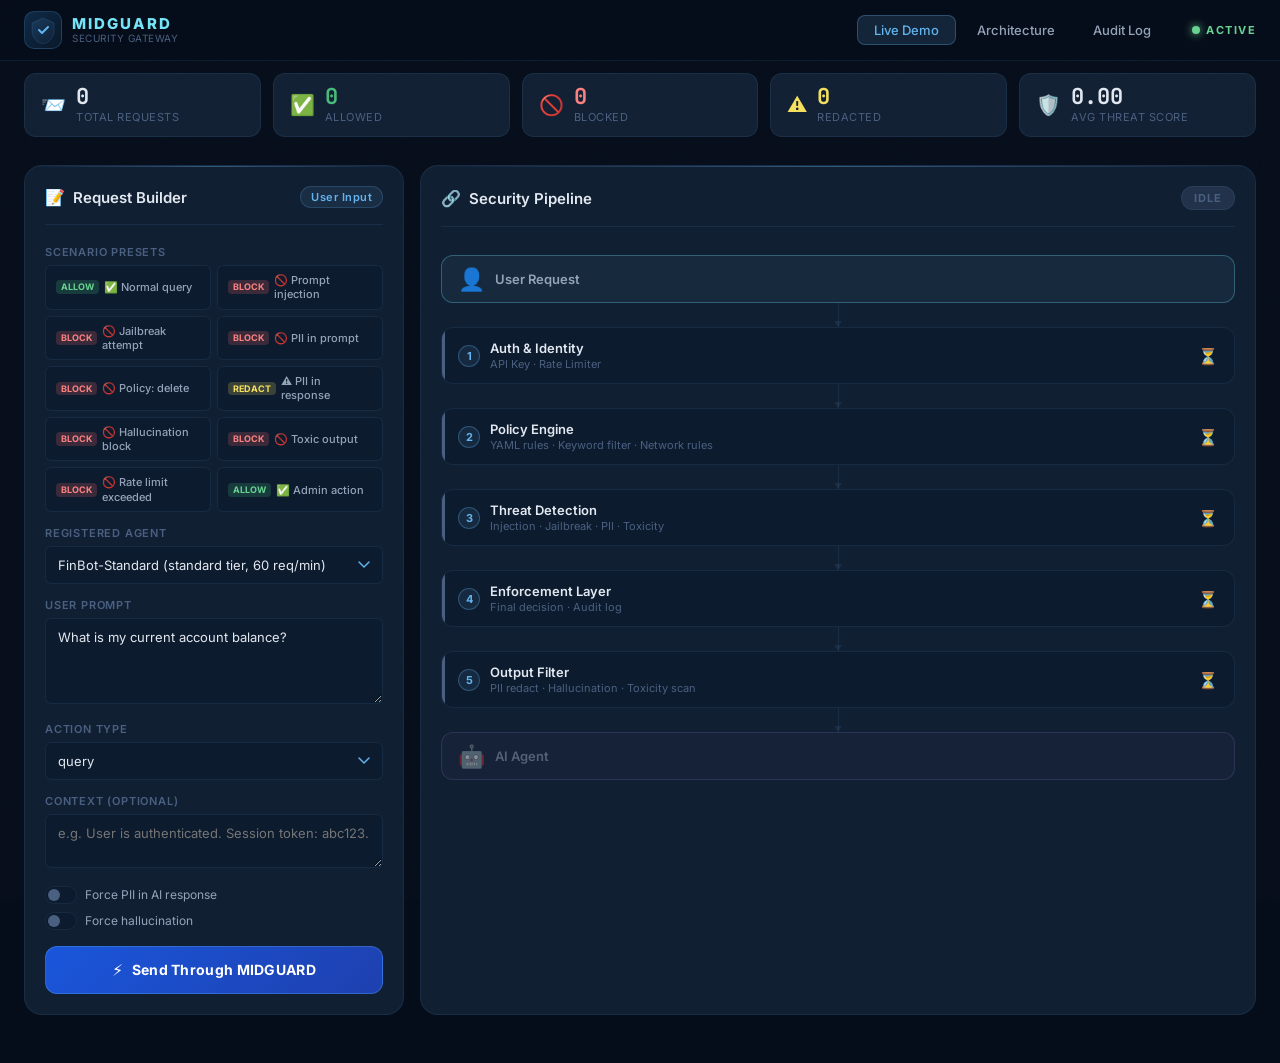
==== frontend/index.html @ b85ae8aa "Initial commit - MIDGUARD AI Security Gateway" ====
<!DOCTYPE html>
<html lang="en">
<head>
  <meta charset="UTF-8" />
  <meta name="viewport" content="width=device-width, initial-scale=1.0" />
  <title>MIDGUARD — Security Gateway Dashboard</title>
  <meta name="description" content="MIDGUARD: Middleware Intelligent Defense Gateway for User-Agent Request Defense. A 5-phase AI security pipeline visualizer." />
  <link rel="preconnect" href="https://fonts.googleapis.com" />
  <link rel="preconnect" href="https://fonts.gstatic.com" crossorigin />
  <link href="https://fonts.googleapis.com/css2?family=Inter:wght@300;400;500;600;700;800&family=JetBrains+Mono:wght@400;500;600&display=swap" rel="stylesheet" />
  <link rel="stylesheet" href="style.css" />
</head>
<body>

<!-- ═══════════════════════════════════════════════════════════════
     HEADER / NAVBAR
═══════════════════════════════════════════════════════════════ -->
<header class="header">
  <div class="header-inner">
    <div class="brand">
      <div class="brand-icon">
        <svg width="28" height="28" viewBox="0 0 28 28" fill="none">
          <path d="M14 2L3 7v8c0 6.075 4.75 11.75 11 13 6.25-1.25 11-6.925 11-13V7L14 2z" fill="url(#shieldGrad)" stroke="rgba(99,179,237,0.3)" stroke-width="0.5"/>
          <path d="M10 14l3 3 6-6" stroke="#63b3ed" stroke-width="2" stroke-linecap="round" stroke-linejoin="round"/>
          <defs>
            <linearGradient id="shieldGrad" x1="3" y1="2" x2="25" y2="28" gradientUnits="userSpaceOnUse">
              <stop offset="0%" stop-color="#1a3a5c"/>
              <stop offset="100%" stop-color="#0f1f35"/>
            </linearGradient>
          </defs>
        </svg>
      </div>
      <div class="brand-text">
        <span class="brand-name">MIDGUARD</span>
        <span class="brand-sub">Security Gateway</span>
      </div>
    </div>
    <nav class="nav-pills">
      <button class="nav-pill active" onclick="showView('demo')">Live Demo</button>
      <button class="nav-pill" onclick="showView('architecture')">Architecture</button>
      <button class="nav-pill" onclick="showView('audit')">Audit Log</button>
    </nav>
    <div class="header-status">
      <span class="status-dot"></span>
      <span class="status-label">ACTIVE</span>
    </div>
  </div>
</header>

<!-- ═══════════════════════════════════════════════════════════════
     STATS BAR
═══════════════════════════════════════════════════════════════ -->
<div class="stats-bar" id="statsBar">
  <div class="stat-card">
    <span class="stat-icon">📨</span>
    <div class="stat-info">
      <span class="stat-value" id="statTotal">0</span>
      <span class="stat-label">Total Requests</span>
    </div>
  </div>
  <div class="stat-card">
    <span class="stat-icon" style="color:#48bb78">✅</span>
    <div class="stat-info">
      <span class="stat-value" id="statAllow" style="color:#48bb78">0</span>
      <span class="stat-label">Allowed</span>
    </div>
  </div>
  <div class="stat-card">
    <span class="stat-icon" style="color:#fc8181">🚫</span>
    <div class="stat-info">
      <span class="stat-value" id="statBlock" style="color:#fc8181">0</span>
      <span class="stat-label">Blocked</span>
    </div>
  </div>
  <div class="stat-card">
    <span class="stat-icon" style="color:#f6e05e">⚠️</span>
    <div class="stat-info">
      <span class="stat-value" id="statRedact" style="color:#f6e05e">0</span>
      <span class="stat-label">Redacted</span>
    </div>
  </div>
  <div class="stat-card">
    <span class="stat-icon" style="color:#76e4f7">🛡️</span>
    <div class="stat-info">
      <span class="stat-value" id="statThreat">0.00</span>
      <span class="stat-label">Avg Threat Score</span>
    </div>
  </div>
</div>

<!-- ═══════════════════════════════════════════════════════════════
     VIEW: DEMO
═══════════════════════════════════════════════════════════════ -->
<main class="view active" id="viewDemo">
  <div class="demo-layout">

    <!-- LEFT: Request Builder -->
    <section class="panel request-panel">
      <div class="panel-header">
        <h2 class="panel-title">
          <span class="panel-icon">📝</span>
          Request Builder
        </h2>
        <span class="panel-badge">User Input</span>
      </div>

      <div class="form-group">
        <label class="form-label">Scenario Presets</label>
        <div class="preset-grid" id="presetGrid"></div>
      </div>

      <div class="form-group">
        <label class="form-label" for="agentSelect">Registered Agent</label>
        <select class="form-select" id="agentSelect">
          <option value="standard">FinBot-Standard (standard tier, 60 req/min)</option>
          <option value="elevated">InsureBot-Pro (elevated tier, 120 req/min)</option>
          <option value="admin">AdminAgent (admin tier, 200 req/min)</option>
          <option value="restricted">BasicAssist (restricted tier, 20 req/min)</option>
        </select>
      </div>

      <div class="form-group">
        <label class="form-label" for="promptInput">User Prompt</label>
        <textarea class="form-textarea" id="promptInput" rows="4" placeholder="Type your prompt here…">What is my current account balance?</textarea>
      </div>

      <div class="form-group">
        <label class="form-label" for="actionInput">Action Type</label>
        <select class="form-select" id="actionInput">
          <option value="query">query</option>
          <option value="read">read</option>
          <option value="write">write</option>
          <option value="execute">execute</option>
          <option value="transfer">transfer</option>
          <option value="delete">delete</option>
          <option value="send_email">send_email</option>
          <option value="access_admin">access_admin</option>
        </select>
      </div>

      <div class="form-group">
        <label class="form-label" for="contextInput">Context (optional)</label>
        <textarea class="form-textarea" id="contextInput" rows="2" placeholder="e.g. User is authenticated. Session token: abc123."></textarea>
      </div>

      <div class="form-row">
        <label class="toggle-label">
          <input type="checkbox" id="injectPii" class="toggle-input">
          <span class="toggle-switch"></span>
          <span>Force PII in AI response</span>
        </label>
        <label class="toggle-label">
          <input type="checkbox" id="injectHalluc" class="toggle-input">
          <span class="toggle-switch"></span>
          <span>Force hallucination</span>
        </label>
      </div>

      <button class="submit-btn" id="submitBtn" onclick="runPipeline()">
        <span class="submit-btn-icon">⚡</span>
        Send Through MIDGUARD
      </button>
    </section>

    <!-- RIGHT: Pipeline Visualizer -->
    <section class="panel pipeline-panel">
      <div class="panel-header">
        <h2 class="panel-title">
          <span class="panel-icon">🔗</span>
          Security Pipeline
        </h2>
        <div class="pipeline-status-badge" id="pipelineBadge">IDLE</div>
      </div>

      <div class="pipeline-flow" id="pipelineFlow">

        <!-- Request node -->
        <div class="flow-node source-node" id="nodeSource">
          <div class="node-icon">👤</div>
          <div class="node-label">User Request</div>
        </div>

        <div class="flow-connector" id="conn0">
          <div class="flow-arrow"></div>
          <div class="flow-packet" id="packet0"></div>
        </div>

        <!-- Phase 1 -->
        <div class="phase-node" id="phase1" data-phase="1">
          <div class="phase-header">
            <span class="phase-num">1</span>
            <div class="phase-title-wrap">
              <span class="phase-name">Auth &amp; Identity</span>
              <span class="phase-desc">API Key · Rate Limiter</span>
            </div>
            <div class="phase-status-icon" id="ps1">⏳</div>
          </div>
          <div class="phase-detail" id="pd1"></div>
        </div>

        <div class="flow-connector" id="conn1">
          <div class="flow-arrow"></div>
          <div class="flow-packet" id="packet1"></div>
        </div>

        <!-- Phase 2 -->
        <div class="phase-node" id="phase2" data-phase="2">
          <div class="phase-header">
            <span class="phase-num">2</span>
            <div class="phase-title-wrap">
              <span class="phase-name">Policy Engine</span>
              <span class="phase-desc">YAML rules · Keyword filter · Network rules</span>
            </div>
            <div class="phase-status-icon" id="ps2">⏳</div>
          </div>
          <div class="phase-detail" id="pd2"></div>
        </div>

        <div class="flow-connector" id="conn2">
          <div class="flow-arrow"></div>
          <div class="flow-packet" id="packet2"></div>
        </div>

        <!-- Phase 3 -->
        <div class="phase-node" id="phase3" data-phase="3">
          <div class="phase-header">
            <span class="phase-num">3</span>
            <div class="phase-title-wrap">
              <span class="phase-name">Threat Detection</span>
              <span class="phase-desc">Injection · Jailbreak · PII · Toxicity</span>
            </div>
            <div class="phase-status-icon" id="ps3">⏳</div>
          </div>
          <div class="phase-detail" id="pd3"></div>
        </div>

        <div class="flow-connector" id="conn3">
          <div class="flow-arrow"></div>
          <div class="flow-packet" id="packet3"></div>
        </div>

        <!-- Phase 4 -->
        <div class="phase-node" id="phase4" data-phase="4">
          <div class="phase-header">
            <span class="phase-num">4</span>
            <div class="phase-title-wrap">
              <span class="phase-name">Enforcement Layer</span>
              <span class="phase-desc">Final decision · Audit log</span>
            </div>
            <div class="phase-status-icon" id="ps4">⏳</div>
          </div>
          <div class="phase-detail" id="pd4"></div>
        </div>

        <div class="flow-connector" id="conn4">
          <div class="flow-arrow"></div>
          <div class="flow-packet" id="packet4"></div>
        </div>

        <!-- Phase 5 -->
        <div class="phase-node" id="phase5" data-phase="5">
          <div class="phase-header">
            <span class="phase-num">5</span>
            <div class="phase-title-wrap">
              <span class="phase-name">Output Filter</span>
              <span class="phase-desc">PII redact · Hallucination · Toxicity scan</span>
            </div>
            <div class="phase-status-icon" id="ps5">⏳</div>
          </div>
          <div class="phase-detail" id="pd5"></div>
        </div>

        <div class="flow-connector" id="conn5">
          <div class="flow-arrow"></div>
          <div class="flow-packet" id="packet5"></div>
        </div>

        <!-- AI Agent -->
        <div class="flow-node agent-node" id="nodeAgent">
          <div class="node-icon">🤖</div>
          <div class="node-label">AI Agent</div>
        </div>

      </div><!-- /pipeline-flow -->

      <!-- Response panel -->
      <div class="response-box" id="responseBox" style="display:none">
        <div class="response-header" id="responseHeader"></div>
        <div class="response-body" id="responseBody"></div>
      </div>

    </section>
  </div><!-- /demo-layout -->
</main>

<!-- ═══════════════════════════════════════════════════════════════
     VIEW: ARCHITECTURE
═══════════════════════════════════════════════════════════════ -->
<main class="view" id="viewArchitecture">
  <div class="arch-container">
    <h2 class="arch-title">System Architecture</h2>
    <p class="arch-sub">MIDGUARD sits as a transparent security gateway between users and AI agents, enforcing a 5-phase pipeline on every request and every response.</p>

    <div class="arch-diagram">
      <div class="arch-actor">
        <div class="arch-actor-icon">👤</div>
        <div class="arch-actor-label">Human User</div>
        <div class="arch-actor-sub">Browser / API client</div>
      </div>
      <div class="arch-arrow-section">
        <div class="arch-arrow-label">POST /v1/gateway</div>
        <div class="arch-arrow-line">→</div>
      </div>
      <div class="arch-gateway">
        <div class="arch-gw-title">🛡️ MIDGUARD</div>
        <div class="arch-phases-row">
          <div class="arch-phase-pill p1">
            <b>Phase 1</b>
            <span>Auth + Rate Limit</span>
            <ul>
              <li>API Key validation via PostgreSQL</li>
              <li>Token Bucket rate limiter (Redis)</li>
            </ul>
          </div>
          <div class="arch-ph-arrow">→</div>
          <div class="arch-phase-pill p2">
            <b>Phase 2</b>
            <span>Policy Engine</span>
            <ul>
              <li>YAML rule evaluation</li>
              <li>Keyword + action + network rules</li>
            </ul>
          </div>
          <div class="arch-ph-arrow">→</div>
          <div class="arch-phase-pill p3">
            <b>Phase 3</b>
            <span>Threat Detection</span>
            <ul>
              <li>Prompt injection (transformer)</li>
              <li>Jailbreak patterns</li>
              <li>PII scanner (spaCy NER)</li>
              <li>Toxicity (LLM Guard)</li>
            </ul>
          </div>
          <div class="arch-ph-arrow">→</div>
          <div class="arch-phase-pill p4">
            <b>Phase 4</b>
            <span>Enforcement</span>
            <ul>
              <li>Combines Phase 2+3 signals</li>
              <li>ALLOW / BLOCK / QUARANTINE</li>
              <li>Writes audit log</li>
            </ul>
          </div>
          <div class="arch-ph-arrow">↓ if ALLOW</div>
          <div class="arch-phase-pill p5">
            <b>Phase 5</b>
            <span>Output Filter</span>
            <ul>
              <li>PII redaction in AI response</li>
              <li>Hallucination check</li>
              <li>Output toxicity scan</li>
            </ul>
          </div>
        </div>
        <div class="arch-infra-row">
          <div class="arch-infra-pill">🐘 PostgreSQL<br><small>Agent registry + audit log</small></div>
          <div class="arch-infra-pill">⚡ Redis<br><small>Token bucket rate limiter</small></div>
          <div class="arch-infra-pill">🐍 FastAPI<br><small>Async Python gateway</small></div>
          <div class="arch-infra-pill">🐳 Docker<br><small>Containerised deployment</small></div>
        </div>
      </div>
      <div class="arch-arrow-section">
        <div class="arch-arrow-label">Response (filtered)</div>
        <div class="arch-arrow-line">←</div>
      </div>
      <div class="arch-actor">
        <div class="arch-actor-icon">🤖</div>
        <div class="arch-actor-label">AI Agent</div>
        <div class="arch-actor-sub">GPT-4 / Claude / Gemini</div>
      </div>
    </div>

    <div class="threat-grid">
      <h3 class="threat-grid-title">Threat Coverage Matrix</h3>
      <div class="threat-cards">
        <div class="threat-card t-blue">
          <div class="tc-code">T01–T03</div>
          <div class="tc-name">Auth Threats</div>
          <div class="tc-desc">Invalid API keys, revoked credentials, expired tokens</div>
          <div class="tc-phase">Phase 1</div>
        </div>
        <div class="threat-card t-purple">
          <div class="tc-code">T04–T06</div>
          <div class="tc-name">Rate Abuse</div>
          <div class="tc-desc">DDoS via API flooding, per-agent rate enforcement</div>
          <div class="tc-phase">Phase 1</div>
        </div>
        <div class="threat-card t-indigo">
          <div class="tc-code">T07</div>
          <div class="tc-name">Policy Violation</div>
          <div class="tc-desc">Forbidden keywords, unauthorized actions, disallowed domains</div>
          <div class="tc-phase">Phase 2</div>
        </div>
        <div class="threat-card t-red">
          <div class="tc-code">T08</div>
          <div class="tc-name">Prompt Injection</div>
          <div class="tc-desc">Adversarial instructions hidden in user input</div>
          <div class="tc-phase">Phase 3</div>
        </div>
        <div class="threat-card t-orange">
          <div class="tc-code">T09</div>
          <div class="tc-name">Jailbreak</div>
          <div class="tc-desc">DAN prompts, role-play bypasses, alignment circumvention</div>
          <div class="tc-phase">Phase 3</div>
        </div>
        <div class="threat-card t-yellow">
          <div class="tc-code">T10</div>
          <div class="tc-name">Input PII</div>
          <div class="tc-desc">Aadhaar, PAN, email, phone, credit card in prompt</div>
          <div class="tc-phase">Phase 3</div>
        </div>
        <div class="threat-card t-pink">
          <div class="tc-code">T11</div>
          <div class="tc-name">Output PII Leak</div>
          <div class="tc-desc">Personal data leaked by AI in its response</div>
          <div class="tc-phase">Phase 5</div>
        </div>
        <div class="threat-card t-teal">
          <div class="tc-code">T12</div>
          <div class="tc-name">Hallucination</div>
          <div class="tc-desc">AI fabricating facts, numbers and transactions</div>
          <div class="tc-phase">Phase 5</div>
        </div>
        <div class="threat-card t-green">
          <div class="tc-code">T13</div>
          <div class="tc-name">Toxic Output</div>
          <div class="tc-desc">Harmful, dangerous, or offensive AI-generated content</div>
          <div class="tc-phase">Phase 5</div>
        </div>
      </div>
    </div>
  </div>
</main>

<!-- ═══════════════════════════════════════════════════════════════
     VIEW: AUDIT LOG
═══════════════════════════════════════════════════════════════ -->
<main class="view" id="viewAudit">
  <div class="audit-container">
    <div class="audit-header-row">
      <h2 class="audit-title">Audit Log</h2>
      <button class="clear-btn" onclick="clearAudit()">Clear Log</button>
    </div>
    <div class="audit-table-wrap">
      <table class="audit-table">
        <thead>
          <tr>
            <th>Request ID</th>
            <th>Time</th>
            <th>Agent</th>
            <th>Prompt (truncated)</th>
            <th>Decision</th>
            <th>Threat Score</th>
            <th>Phases</th>
            <th>Block Reason</th>
          </tr>
        </thead>
        <tbody id="auditTableBody">
          <tr class="audit-empty">
            <td colspan="8">No requests yet. Run some scenarios in the Live Demo tab.</td>
          </tr>
        </tbody>
      </table>
    </div>
  </div>
</main>

<!-- ═══════════════════════════════════════════════════════════════
     TOAST
═══════════════════════════════════════════════════════════════ -->
<div class="toast-container" id="toastContainer"></div>

<script src="app.js"></script>
</body>
</html>
---- frontend/style.css ----
/* ================================================================
   MIDGUARD — style.css
   Design system + components
   ================================================================ */

/* ── Reset & tokens ────────────────────────────────────────────── */
*, *::before, *::after { box-sizing: border-box; margin: 0; padding: 0; }

:root {
  /* Colors */
  --bg-base:       #060d1a;
  --bg-surface:    #0d1b2e;
  --bg-card:       #111f33;
  --bg-card-hover: #162844;
  --border:        rgba(99,179,237,0.1);
  --border-bright: rgba(99,179,237,0.25);

  --blue-400:  #63b3ed;
  --blue-500:  #4299e1;
  --blue-600:  #3182ce;
  --cyan-400:  #76e4f7;
  --green-400: #68d391;
  --green-500: #48bb78;
  --red-400:   #fc8181;
  --red-500:   #f56565;
  --yellow-400:#f6e05e;
  --orange-400:#f6ad55;
  --purple-400:#b794f4;
  --pink-400:  #f687b3;
  --teal-400:  #4fd1c5;

  --text-primary:   #e2e8f0;
  --text-secondary: #94a3b8;
  --text-muted:     #4a6080;

  /* Spacing */
  --radius-sm:  6px;
  --radius-md:  12px;
  --radius-lg:  18px;
  --radius-xl:  24px;

  /* Transitions */
  --ease: cubic-bezier(0.4, 0, 0.2, 1);
}

html { scroll-behavior: smooth; }

body {
  font-family: 'Inter', system-ui, sans-serif;
  background: var(--bg-base);
  color: var(--text-primary);
  min-height: 100vh;
  overflow-x: hidden;
}

/* Subtle noise texture overlay */
body::before {
  content: '';
  position: fixed;
  inset: 0;
  background-image: url("data:image/svg+xml,%3Csvg xmlns='http://www.w3.org/2000/svg' width='300' height='300'%3E%3Cfilter id='n'%3E%3CfeTurbulence type='fractalNoise' baseFrequency='0.75' numOctaves='4' stitchTiles='stitch'/%3E%3C/filter%3E%3Crect width='300' height='300' filter='url(%23n)' opacity='0.025'/%3E%3C/svg%3E");
  pointer-events: none;
  z-index: 0;
}

/* ── Header ────────────────────────────────────────────────────── */
.header {
  position: sticky;
  top: 0;
  z-index: 100;
  background: rgba(6,13,26,0.85);
  backdrop-filter: blur(20px);
  border-bottom: 1px solid var(--border);
}

.header-inner {
  max-width: 1400px;
  margin: 0 auto;
  padding: 0 24px;
  height: 60px;
  display: flex;
  align-items: center;
  gap: 24px;
}

.brand {
  display: flex;
  align-items: center;
  gap: 10px;
  flex-shrink: 0;
}

.brand-icon {
  display: grid;
  place-items: center;
  width: 38px;
  height: 38px;
  background: linear-gradient(135deg, #0f2a47, #091929);
  border: 1px solid rgba(99,179,237,0.2);
  border-radius: 10px;
  flex-shrink: 0;
}

.brand-text {
  display: flex;
  flex-direction: column;
  line-height: 1.1;
}

.brand-name {
  font-size: 15px;
  font-weight: 800;
  letter-spacing: 2px;
  color: var(--cyan-400);
}

.brand-sub {
  font-size: 10px;
  color: var(--text-muted);
  letter-spacing: 0.5px;
  text-transform: uppercase;
}

.nav-pills {
  display: flex;
  gap: 4px;
  margin-left: auto;
}

.nav-pill {
  padding: 6px 16px;
  font-size: 13px;
  font-weight: 500;
  font-family: inherit;
  background: transparent;
  border: 1px solid transparent;
  border-radius: 8px;
  color: var(--text-secondary);
  cursor: pointer;
  transition: all 0.2s var(--ease);
}

.nav-pill:hover {
  background: rgba(99,179,237,0.08);
  color: var(--text-primary);
  border-color: var(--border);
}

.nav-pill.active {
  background: rgba(99,179,237,0.15);
  color: var(--blue-400);
  border-color: rgba(99,179,237,0.3);
}

.header-status {
  display: flex;
  align-items: center;
  gap: 6px;
  flex-shrink: 0;
}

.status-dot {
  width: 8px; height: 8px;
  background: var(--green-400);
  border-radius: 50%;
  animation: pulse 2s ease-in-out infinite;
  box-shadow: 0 0 8px var(--green-400);
}

@keyframes pulse {
  0%, 100% { opacity: 1; transform: scale(1); }
  50%       { opacity: 0.7; transform: scale(1.2); }
}

.status-label {
  font-size: 11px;
  font-weight: 700;
  letter-spacing: 1.5px;
  color: var(--green-400);
}

/* ── Stats bar ─────────────────────────────────────────────────── */
.stats-bar {
  display: flex;
  gap: 12px;
  padding: 12px 24px;
  max-width: 1400px;
  margin: 0 auto;
}

.stat-card {
  flex: 1;
  display: flex;
  align-items: center;
  gap: 10px;
  background: var(--bg-card);
  border: 1px solid var(--border);
  border-radius: var(--radius-md);
  padding: 12px 16px;
  transition: border-color 0.2s;
}

.stat-card:hover { border-color: var(--border-bright); }

.stat-icon {
  font-size: 20px;
  flex-shrink: 0;
}

.stat-info {
  display: flex;
  flex-direction: column;
}

.stat-value {
  font-size: 22px;
  font-weight: 700;
  font-family: 'JetBrains Mono', monospace;
  line-height: 1;
  color: var(--text-primary);
}

.stat-label {
  font-size: 11px;
  color: var(--text-muted);
  text-transform: uppercase;
  letter-spacing: 0.5px;
  margin-top: 2px;
}

/* ── Views ─────────────────────────────────────────────────────── */
.view {
  display: none;
  max-width: 1400px;
  margin: 0 auto;
  padding: 0 24px 48px;
}
.view.active { display: block; }

/* ── Demo layout ───────────────────────────────────────────────── */
.demo-layout {
  display: grid;
  grid-template-columns: 380px 1fr;
  gap: 16px;
  margin-top: 16px;
}

/* ── Panels ────────────────────────────────────────────────────── */
.panel {
  background: var(--bg-card);
  border: 1px solid var(--border);
  border-radius: var(--radius-lg);
  padding: 20px;
  position: relative;
  overflow: hidden;
}

.panel::before {
  content: '';
  position: absolute;
  top: 0; left: 0; right: 0;
  height: 1px;
  background: linear-gradient(90deg, transparent, rgba(99,179,237,0.4), transparent);
}

.panel-header {
  display: flex;
  align-items: center;
  justify-content: space-between;
  margin-bottom: 20px;
  padding-bottom: 16px;
  border-bottom: 1px solid var(--border);
}

.panel-title {
  font-size: 15px;
  font-weight: 600;
  display: flex;
  align-items: center;
  gap: 8px;
}

.panel-icon { font-size: 16px; }

.panel-badge {
  font-size: 11px;
  font-weight: 600;
  padding: 3px 10px;
  border-radius: 20px;
  background: rgba(99,179,237,0.1);
  color: var(--blue-400);
  border: 1px solid rgba(99,179,237,0.2);
  letter-spacing: 0.5px;
}

/* ── Form components ───────────────────────────────────────────── */
.form-group { margin-bottom: 14px; }

.form-label {
  display: block;
  font-size: 11px;
  font-weight: 600;
  text-transform: uppercase;
  letter-spacing: 0.8px;
  color: var(--text-muted);
  margin-bottom: 6px;
}

.form-textarea, .form-select {
  width: 100%;
  background: var(--bg-surface);
  border: 1px solid var(--border);
  border-radius: var(--radius-sm);
  color: var(--text-primary);
  font-family: inherit;
  font-size: 13px;
  padding: 10px 12px;
  resize: vertical;
  transition: border-color 0.2s;
  outline: none;
}

.form-textarea:focus,
.form-select:focus {
  border-color: var(--blue-400);
  box-shadow: 0 0 0 3px rgba(99,179,237,0.1);
}

.form-select {
  resize: none;
  cursor: pointer;
  appearance: none;
  background-image: url("data:image/svg+xml,%3Csvg xmlns='http://www.w3.org/2000/svg' width='12' height='8'%3E%3Cpath d='M1 1l5 5 5-5' stroke='%2363b3ed' stroke-width='1.5' fill='none' stroke-linecap='round'/%3E%3C/svg%3E");
  background-repeat: no-repeat;
  background-position: right 12px center;
  padding-right: 36px;
}

/* ── Preset grid ───────────────────────────────────────────────── */
.preset-grid {
  display: grid;
  grid-template-columns: 1fr 1fr;
  gap: 6px;
}

.preset-btn {
  padding: 7px 10px;
  background: var(--bg-surface);
  border: 1px solid var(--border);
  border-radius: var(--radius-sm);
  color: var(--text-secondary);
  font-size: 11px;
  font-weight: 500;
  font-family: inherit;
  cursor: pointer;
  text-align: left;
  transition: all 0.18s var(--ease);
  display: flex;
  align-items: center;
  gap: 5px;
  line-height: 1.3;
}

.preset-btn:hover {
  background: var(--bg-card-hover);
  border-color: var(--border-bright);
  color: var(--text-primary);
  transform: translateY(-1px);
}

.preset-btn .pbadge {
  font-size: 9px;
  padding: 1px 5px;
  border-radius: 4px;
  font-weight: 700;
  flex-shrink: 0;
}
.pbadge.allow { background: rgba(72,187,120,0.2); color: var(--green-400); }
.pbadge.block { background: rgba(245,101,101,0.2); color: var(--red-400); }
.pbadge.redact { background: rgba(246,224,94,0.2); color: var(--yellow-400); }

/* ── Toggle ────────────────────────────────────────────────────── */
.form-row {
  display: flex;
  flex-direction: column;
  gap: 8px;
  margin-bottom: 16px;
}

.toggle-label {
  display: flex;
  align-items: center;
  gap: 8px;
  cursor: pointer;
  font-size: 12px;
  color: var(--text-secondary);
  user-select: none;
}

.toggle-input { display: none; }

.toggle-switch {
  width: 32px; height: 18px;
  background: var(--bg-surface);
  border: 1px solid var(--border);
  border-radius: 9px;
  position: relative;
  transition: background 0.2s, border-color 0.2s;
  flex-shrink: 0;
}

.toggle-switch::after {
  content: '';
  position: absolute;
  width: 12px; height: 12px;
  background: var(--text-muted);
  border-radius: 50%;
  top: 2px; left: 2px;
  transition: transform 0.2s, background 0.2s;
}

.toggle-input:checked + .toggle-switch {
  background: rgba(99,179,237,0.2);
  border-color: var(--blue-400);
}

.toggle-input:checked + .toggle-switch::after {
  transform: translateX(14px);
  background: var(--blue-400);
}

/* ── Submit button ─────────────────────────────────────────────── */
.submit-btn {
  width: 100%;
  padding: 13px;
  background: linear-gradient(135deg, #1a56db, #1e40af);
  border: 1px solid rgba(99,179,237,0.3);
  border-radius: var(--radius-md);
  color: #fff;
  font-size: 14px;
  font-weight: 700;
  font-family: inherit;
  cursor: pointer;
  transition: all 0.2s var(--ease);
  display: flex;
  align-items: center;
  justify-content: center;
  gap: 8px;
  letter-spacing: 0.3px;
}

.submit-btn:hover:not(:disabled) {
  background: linear-gradient(135deg, #1d62f0, #1a48c8);
  transform: translateY(-1px);
  box-shadow: 0 4px 20px rgba(37,99,235,0.4);
}

.submit-btn:disabled {
  opacity: 0.5;
  cursor: not-allowed;
  transform: none;
}

.submit-btn-icon { font-size: 16px; }

/* ── Pipeline flow ─────────────────────────────────────────────── */
.pipeline-panel { min-height: 600px; }

.pipeline-status-badge {
  font-size: 11px;
  font-weight: 700;
  letter-spacing: 1px;
  padding: 4px 12px;
  border-radius: 20px;
  background: rgba(74,96,128,0.3);
  color: var(--text-muted);
  border: 1px solid var(--border);
  transition: all 0.3s;
}

.pipeline-status-badge.running {
  background: rgba(99,179,237,0.15);
  color: var(--blue-400);
  border-color: rgba(99,179,237,0.4);
  animation: badgePulse 1.2s ease-in-out infinite;
}

.pipeline-status-badge.allow {
  background: rgba(72,187,120,0.15);
  color: var(--green-400);
  border-color: rgba(72,187,120,0.4);
}

.pipeline-status-badge.block {
  background: rgba(245,101,101,0.15);
  color: var(--red-400);
  border-color: rgba(245,101,101,0.4);
}

.pipeline-status-badge.redact {
  background: rgba(246,224,94,0.15);
  color: var(--yellow-400);
  border-color: rgba(246,224,94,0.4);
}

@keyframes badgePulse {
  0%, 100% { opacity: 1; }
  50% { opacity: 0.6; }
}

.pipeline-flow {
  display: flex;
  flex-direction: column;
  gap: 0;
  align-items: stretch;
  padding: 8px 0;
}

/* Flow nodes (source/agent) */
.flow-node {
  display: flex;
  align-items: center;
  gap: 10px;
  padding: 10px 16px;
  border-radius: var(--radius-md);
  border: 1px solid var(--border);
  background: var(--bg-surface);
  transition: all 0.3s;
}

.source-node { border-color: rgba(118,228,247,0.3); background: rgba(118,228,247,0.05); }
.agent-node  { border-color: rgba(183,148,244,0.3); background: rgba(183,148,244,0.05); }

.node-icon   { font-size: 22px; }
.node-label  { font-size: 13px; font-weight: 600; color: var(--text-secondary); }

/* Connector */
.flow-connector {
  position: relative;
  height: 24px;
  display: flex;
  align-items: center;
  justify-content: center;
  margin: 0 60px;
}

.flow-arrow {
  width: 1px;
  height: 100%;
  background: var(--border);
  position: relative;
}

.flow-arrow::after {
  content: '';
  position: absolute;
  bottom: 0; left: 50%;
  transform: translateX(-50%);
  width: 0; height: 0;
  border-left: 4px solid transparent;
  border-right: 4px solid transparent;
  border-top: 6px solid var(--border);
}

/* Packet (animated dot) */
.flow-packet {
  position: absolute;
  width: 8px; height: 8px;
  border-radius: 50%;
  background: var(--blue-400);
  opacity: 0;
  top: 0;
  left: 50%;
  transform: translateX(-50%);
  box-shadow: 0 0 6px var(--blue-400);
}

.flow-packet.animating {
  animation: packetFlow 0.5s var(--ease) forwards;
}

@keyframes packetFlow {
  0%   { opacity: 1; top: 0; }
  100% { opacity: 0; top: 100%; }
}

/* Phase nodes */
.phase-node {
  border: 1px solid var(--border);
  border-radius: var(--radius-md);
  background: var(--bg-surface);
  padding: 12px 16px;
  transition: all 0.35s var(--ease);
  position: relative;
  overflow: hidden;
}

.phase-node::before {
  content: '';
  position: absolute;
  left: 0; top: 0; bottom: 0;
  width: 3px;
  background: var(--text-muted);
  border-radius: 0 3px 3px 0;
  transition: background 0.3s;
}

.phase-node.scanning {
  border-color: rgba(99,179,237,0.4);
  background: rgba(99,179,237,0.05);
  animation: scanPulse 0.8s ease-in-out infinite;
}

.phase-node.scanning::before { background: var(--blue-400); }

@keyframes scanPulse {
  0%, 100% { box-shadow: none; }
  50%       { box-shadow: 0 0 16px rgba(99,179,237,0.15); }
}

.phase-node.passed {
  border-color: rgba(72,187,120,0.35);
  background: rgba(72,187,120,0.04);
}
.phase-node.passed::before { background: var(--green-400); }

.phase-node.blocked {
  border-color: rgba(245,101,101,0.4);
  background: rgba(245,101,101,0.05);
}
.phase-node.blocked::before { background: var(--red-400); }

.phase-node.skipped {
  opacity: 0.4;
}

.phase-header {
  display: flex;
  align-items: center;
  gap: 10px;
}

.phase-num {
  width: 22px; height: 22px;
  border-radius: 50%;
  background: rgba(99,179,237,0.1);
  border: 1px solid rgba(99,179,237,0.3);
  display: grid;
  place-items: center;
  font-size: 11px;
  font-weight: 700;
  color: var(--blue-400);
  flex-shrink: 0;
}

.phase-title-wrap {
  display: flex;
  flex-direction: column;
  flex: 1;
  min-width: 0;
}

.phase-name {
  font-size: 13px;
  font-weight: 600;
  color: var(--text-primary);
}

.phase-desc {
  font-size: 11px;
  color: var(--text-muted);
  margin-top: 1px;
}

.phase-status-icon {
  font-size: 16px;
  flex-shrink: 0;
  transition: transform 0.3s;
}

.phase-detail {
  margin-top: 8px;
  font-size: 11.5px;
  color: var(--text-secondary);
  font-family: 'JetBrains Mono', monospace;
  line-height: 1.6;
  display: none;
  border-top: 1px solid var(--border);
  padding-top: 8px;
}

.phase-detail.visible { display: block; }

.phase-detail .detail-row {
  display: flex;
  justify-content: space-between;
  align-items: baseline;
  gap: 8px;
}

.detail-key { color: var(--text-muted); }
.detail-val { color: var(--text-primary); font-weight: 500; }
.detail-val.pass  { color: var(--green-400); }
.detail-val.fail  { color: var(--red-400); }
.detail-val.warn  { color: var(--yellow-400); }

/* ── Response box ──────────────────────────────────────────────── */
.response-box {
  margin-top: 16px;
  border: 1px solid var(--border);
  border-radius: var(--radius-md);
  overflow: hidden;
  animation: slideIn 0.4s var(--ease);
}

@keyframes slideIn {
  from { opacity: 0; transform: translateY(10px); }
  to   { opacity: 1; transform: translateY(0); }
}

.response-header {
  padding: 10px 16px;
  font-size: 12px;
  font-weight: 700;
  letter-spacing: 0.5px;
  display: flex;
  align-items: center;
  gap: 8px;
}

.rh-allow  { background: rgba(72,187,120,0.15);  color: var(--green-400);  border-bottom: 1px solid rgba(72,187,120,0.2); }
.rh-block  { background: rgba(245,101,101,0.15); color: var(--red-400);   border-bottom: 1px solid rgba(245,101,101,0.2); }
.rh-redact { background: rgba(246,224,94,0.15);  color: var(--yellow-400); border-bottom: 1px solid rgba(246,224,94,0.2); }

.response-body {
  padding: 14px 16px;
  font-size: 13px;
  color: var(--text-secondary);
  line-height: 1.7;
  background: var(--bg-surface);
}

.response-body strong { color: var(--text-primary); }

.ai-response-text {
  margin-top: 10px;
  padding: 10px 14px;
  background: var(--bg-card);
  border: 1px solid var(--border);
  border-radius: var(--radius-sm);
  font-family: 'JetBrains Mono', monospace;
  font-size: 12px;
  color: var(--cyan-400);
  line-height: 1.6;
}

/* ── Architecture view ─────────────────────────────────────────── */
.arch-container {
  padding: 24px 0;
}

.arch-title {
  font-size: 24px;
  font-weight: 800;
  background: linear-gradient(135deg, var(--blue-400), var(--cyan-400));
  -webkit-background-clip: text;
  -webkit-text-fill-color: transparent;
  background-clip: text;
  margin-bottom: 8px;
}

.arch-sub {
  color: var(--text-secondary);
  font-size: 14px;
  margin-bottom: 32px;
  max-width: 700px;
  line-height: 1.6;
}

.arch-diagram {
  display: flex;
  align-items: center;
  gap: 16px;
  overflow-x: auto;
  padding: 24px;
  background: var(--bg-card);
  border: 1px solid var(--border);
  border-radius: var(--radius-xl);
  margin-bottom: 32px;
}

.arch-actor {
  display: flex;
  flex-direction: column;
  align-items: center;
  gap: 6px;
  flex-shrink: 0;
}

.arch-actor-icon { font-size: 36px; }
.arch-actor-label { font-size: 13px; font-weight: 600; color: var(--text-primary); }
.arch-actor-sub { font-size: 11px; color: var(--text-muted); }

.arch-arrow-section {
  display: flex;
  flex-direction: column;
  align-items: center;
  gap: 4px;
  flex-shrink: 0;
}

.arch-arrow-label { font-size: 10px; color: var(--text-muted); }
.arch-arrow-line  { font-size: 20px; color: var(--blue-400); }

.arch-gateway {
  flex: 1;
  background: rgba(99,179,237,0.04);
  border: 1px solid rgba(99,179,237,0.2);
  border-radius: var(--radius-lg);
  padding: 16px;
  min-width: 700px;
}

.arch-gw-title {
  font-size: 15px;
  font-weight: 700;
  color: var(--blue-400);
  text-align: center;
  margin-bottom: 14px;
  letter-spacing: 1px;
}

.arch-phases-row {
  display: flex;
  align-items: flex-start;
  gap: 6px;
  overflow-x: auto;
}

.arch-ph-arrow {
  font-size: 14px;
  color: var(--text-muted);
  flex-shrink: 0;
  padding-top: 8px;
}

.arch-phase-pill {
  flex: 1;
  min-width: 130px;
  padding: 12px;
  border-radius: var(--radius-md);
  font-size: 12px;
}

.arch-phase-pill b { display: block; font-size: 12px; margin-bottom: 2px; }
.arch-phase-pill span { font-size: 11px; color: var(--text-secondary); display: block; margin-bottom: 6px; }
.arch-phase-pill ul { list-style: none; }
.arch-phase-pill ul li { font-size: 10px; color: var(--text-muted); padding: 1px 0; }
.arch-phase-pill ul li::before { content: '→ '; color: var(--blue-400); }

.p1 { background: rgba(99,179,237,0.08);  border: 1px solid rgba(99,179,237,0.2);  color: var(--blue-400);  }
.p2 { background: rgba(183,148,244,0.08); border: 1px solid rgba(183,148,244,0.2); color: var(--purple-400);}
.p3 { background: rgba(245,101,101,0.08); border: 1px solid rgba(245,101,101,0.2); color: var(--red-400);   }
.p4 { background: rgba(246,173,85,0.08);  border: 1px solid rgba(246,173,85,0.2);  color: var(--orange-400);}
.p5 { background: rgba(72,187,120,0.08);  border: 1px solid rgba(72,187,120,0.2);  color: var(--green-400); }

.arch-infra-row {
  display: flex;
  gap: 8px;
  margin-top: 14px;
  padding-top: 14px;
  border-top: 1px solid var(--border);
  flex-wrap: wrap;
}

.arch-infra-pill {
  flex: 1;
  min-width: 130px;
  background: var(--bg-surface);
  border: 1px solid var(--border);
  border-radius: var(--radius-sm);
  padding: 10px 12px;
  font-size: 12px;
  font-weight: 600;
  color: var(--text-secondary);
  text-align: center;
}

.arch-infra-pill small { display: block; font-size: 10px; font-weight: 400; color: var(--text-muted); margin-top: 2px; }

/* Threat grid */
.threat-grid-title {
  font-size: 17px;
  font-weight: 700;
  margin-bottom: 16px;
  color: var(--text-primary);
}

.threat-cards {
  display: grid;
  grid-template-columns: repeat(auto-fill, minmax(200px, 1fr));
  gap: 12px;
}

.threat-card {
  padding: 16px;
  border-radius: var(--radius-md);
  border: 1px solid;
  transition: transform 0.2s, box-shadow 0.2s;
}

.threat-card:hover {
  transform: translateY(-2px);
  box-shadow: 0 8px 24px rgba(0,0,0,0.3);
}

.tc-code  { font-size: 10px; font-weight: 700; letter-spacing: 1px; opacity: 0.7; margin-bottom: 4px; }
.tc-name  { font-size: 13px; font-weight: 700; margin-bottom: 4px; }
.tc-desc  { font-size: 11px; opacity: 0.75; line-height: 1.5; margin-bottom: 8px; }
.tc-phase { font-size: 10px; font-weight: 600; opacity: 0.6; letter-spacing: 0.5px; }

.t-blue   { background:rgba(99,179,237,0.06);  border-color:rgba(99,179,237,0.25);  color:var(--blue-400);   }
.t-purple { background:rgba(183,148,244,0.06); border-color:rgba(183,148,244,0.25); color:var(--purple-400); }
.t-indigo { background:rgba(118,149,240,0.06); border-color:rgba(118,149,240,0.25); color:#7ca3f4;           }
.t-red    { background:rgba(245,101,101,0.06); border-color:rgba(245,101,101,0.25); color:var(--red-400);    }
.t-orange { background:rgba(246,173,85,0.06);  border-color:rgba(246,173,85,0.25);  color:var(--orange-400); }
.t-yellow { background:rgba(246,224,94,0.06);  border-color:rgba(246,224,94,0.25);  color:var(--yellow-400); }
.t-pink   { background:rgba(246,135,179,0.06); border-color:rgba(246,135,179,0.25); color:var(--pink-400);   }
.t-teal   { background:rgba(79,209,197,0.06);  border-color:rgba(79,209,197,0.25);  color:var(--teal-400);   }
.t-green  { background:rgba(72,187,120,0.06);  border-color:rgba(72,187,120,0.25);  color:var(--green-400);  }

/* ── Audit log view ────────────────────────────────────────────── */
.audit-container { padding: 24px 0; }

.audit-header-row {
  display: flex;
  align-items: center;
  justify-content: space-between;
  margin-bottom: 16px;
}

.audit-title {
  font-size: 22px;
  font-weight: 800;
  background: linear-gradient(135deg, var(--blue-400), var(--cyan-400));
  -webkit-background-clip: text;
  -webkit-text-fill-color: transparent;
  background-clip: text;
}

.clear-btn {
  padding: 7px 16px;
  background: rgba(245,101,101,0.1);
  border: 1px solid rgba(245,101,101,0.25);
  border-radius: var(--radius-sm);
  color: var(--red-400);
  font-size: 12px;
  font-family: inherit;
  cursor: pointer;
  transition: all 0.2s;
}

.clear-btn:hover {
  background: rgba(245,101,101,0.2);
}

.audit-table-wrap {
  overflow-x: auto;
  border-radius: var(--radius-lg);
  border: 1px solid var(--border);
}

.audit-table {
  width: 100%;
  border-collapse: collapse;
  font-size: 12px;
}

.audit-table thead tr {
  background: var(--bg-card);
  border-bottom: 1px solid var(--border);
}

.audit-table th {
  padding: 12px 14px;
  text-align: left;
  font-size: 10px;
  font-weight: 700;
  text-transform: uppercase;
  letter-spacing: 0.8px;
  color: var(--text-muted);
  white-space: nowrap;
}

.audit-table td {
  padding: 11px 14px;
  border-bottom: 1px solid rgba(99,179,237,0.05);
  color: var(--text-secondary);
  max-width: 200px;
  overflow: hidden;
  text-overflow: ellipsis;
  white-space: nowrap;
}

.audit-table tbody tr:hover td {
  background: rgba(99,179,237,0.03);
  color: var(--text-primary);
}

.audit-empty td {
  text-align: center;
  padding: 40px;
  color: var(--text-muted);
  font-style: italic;
}

.decision-badge {
  display: inline-block;
  padding: 2px 8px;
  border-radius: 4px;
  font-size: 10px;
  font-weight: 700;
  letter-spacing: 0.5px;
}

.dec-allow  { background:rgba(72,187,120,0.2);  color:var(--green-400); }
.dec-block  { background:rgba(245,101,101,0.2); color:var(--red-400);  }
.dec-redact { background:rgba(246,224,94,0.2);  color:var(--yellow-400); }

.score-bar-wrap {
  display: flex;
  align-items: center;
  gap: 6px;
}

.score-bar {
  height: 4px;
  border-radius: 2px;
  background: var(--border);
  width: 50px;
  overflow: hidden;
}

.score-bar-fill {
  height: 100%;
  border-radius: 2px;
  transition: width 0.5s;
}

/* ── Toast ─────────────────────────────────────────────────────── */
.toast-container {
  position: fixed;
  bottom: 24px;
  right: 24px;
  display: flex;
  flex-direction: column;
  gap: 10px;
  z-index: 999;
}

.toast {
  padding: 12px 18px;
  background: var(--bg-card);
  border: 1px solid var(--border);
  border-radius: var(--radius-md);
  font-size: 13px;
  color: var(--text-primary);
  box-shadow: 0 8px 32px rgba(0,0,0,0.5);
  animation: toastIn 0.3s var(--ease);
  max-width: 320px;
  display: flex;
  align-items: center;
  gap: 10px;
}

@keyframes toastIn {
  from { opacity: 0; transform: translateX(40px); }
  to   { opacity: 1; transform: translateX(0); }
}

.toast.fade-out {
  animation: toastOut 0.3s var(--ease) forwards;
}

@keyframes toastOut {
  to { opacity: 0; transform: translateX(40px); }
}

/* ── Scrollbar ─────────────────────────────────────────────────── */
::-webkit-scrollbar { width: 6px; height: 6px; }
::-webkit-scrollbar-track { background: var(--bg-base); }
::-webkit-scrollbar-thumb { background: var(--border-bright); border-radius: 3px; }
::-webkit-scrollbar-thumb:hover { background: var(--blue-400); }

/* ── Responsive ────────────────────────────────────────────────── */
@media (max-width: 900px) {
  .demo-layout { grid-template-columns: 1fr; }
  .stats-bar   { flex-wrap: wrap; }
  .arch-diagram { flex-direction: column; }
  .arch-phases-row { flex-direction: column; }
}
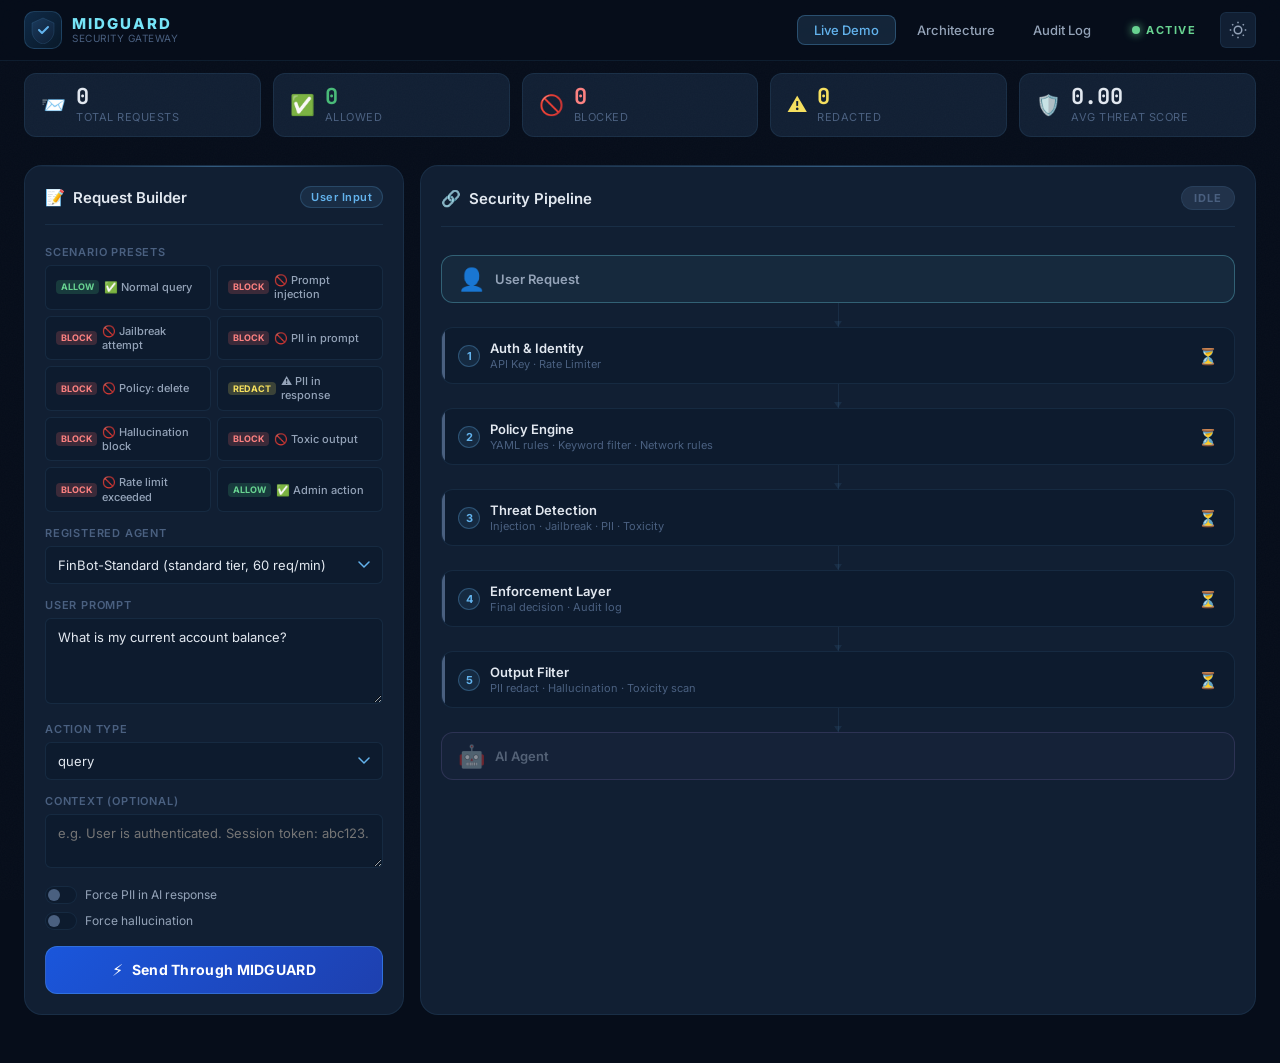
==== commit 8b890878: "Added light mode toggle to frontend" ====
--- a/frontend/index.html
+++ b/frontend/index.html
@@ -44,6 +44,23 @@
       <span class="status-dot"></span>
       <span class="status-label">ACTIVE</span>
     </div>
+    <!-- Theme Toggle Button -->
+    <button class="theme-toggle-btn" id="themeToggle" title="Toggle theme">
+      <svg class="theme-icon sun-icon" viewBox="0 0 24 24" fill="none" stroke="currentColor" stroke-width="2" width="18" height="18">
+        <circle cx="12" cy="12" r="5"/>
+        <line x1="12" y1="1" x2="12" y2="3"/>
+        <line x1="12" y1="21" x2="12" y2="23"/>
+        <line x1="4.22" y1="4.22" x2="5.64" y2="5.64"/>
+        <line x1="18.36" y1="18.36" x2="19.78" y2="19.78"/>
+        <line x1="1" y1="12" x2="3" y2="12"/>
+        <line x1="21" y1="12" x2="23" y2="12"/>
+        <line x1="4.22" y1="19.78" x2="5.64" y2="18.36"/>
+        <line x1="18.36" y1="5.64" x2="19.78" y2="4.22"/>
+      </svg>
+      <svg class="theme-icon moon-icon" viewBox="0 0 24 24" fill="none" stroke="currentColor" stroke-width="2" width="18" height="18" style="display:none;">
+        <path d="M21 12.79A9 9 0 1111.21 3 7 7 0 0021 12.79z"/>
+      </svg>
+    </button>
   </div>
 </header>
 
@@ -483,4 +500,4 @@
 
 <script src="app.js"></script>
 </body>
-</html>
+</html>
--- a/frontend/style.css
+++ b/frontend/style.css
@@ -63,6 +63,33 @@
   z-index: 0;
 }
 
+/* ── Theme Toggle Button ───────────────────────────────────────── */
+.theme-toggle-btn {
+  display: flex;
+  align-items: center;
+  justify-content: center;
+  width: 36px;
+  height: 36px;
+  background: var(--bg-card);
+  border: 1px solid var(--border);
+  border-radius: var(--radius-sm);
+  color: var(--text-secondary);
+  cursor: pointer;
+  transition: all 0.2s var(--ease);
+  flex-shrink: 0;
+}
+
+.theme-toggle-btn:hover {
+  background: var(--bg-card-hover);
+  border-color: var(--border-bright);
+  color: var(--blue-400);
+}
+
+.theme-icon {
+  width: 18px;
+  height: 18px;
+}
+
 /* ── Header ────────────────────────────────────────────────────── */
 .header {
   position: sticky;
@@ -1099,3 +1126,267 @@
   .arch-diagram { flex-direction: column; }
   .arch-phases-row { flex-direction: column; }
 }
+
+/* ================================================================
+   LIGHT THEME
+   ================================================================ */
+
+body.light-theme {
+  /* Core Colors */
+  --bg-base:       #f0f4f8;
+  --bg-surface:    #ffffff;
+  --bg-card:       #ffffff;
+  --bg-card-hover: #f7fafc;
+  --border:        rgba(148, 163, 184, 0.25);
+  --border-bright: rgba(148, 163, 184, 0.4);
+
+  /* Accent colors - slightly adjusted for better contrast on light bg */
+  --blue-400:  #2563eb;
+  --blue-500:  #1d4ed8;
+  --blue-600:  #1e40af;
+  --cyan-400:  #0891b2;
+  --green-400: #059669;
+  --green-500: #047857;
+  --red-400:   #dc2626;
+  --red-500:   #b91c1c;
+  --yellow-400:#d97706;
+  --orange-400:#ea580c;
+  --purple-400:#7c3aed;
+  --pink-400:  #db2777;
+  --teal-400:  #0d9488;
+
+  /* Text */
+  --text-primary:   #0f172a;
+  --text-secondary: #475569;
+  --text-muted:     #94a3b8;
+}
+
+/* Light theme specific overrides */
+body.light-theme::before {
+  opacity: 0.015;
+}
+
+body.light-theme .header {
+  background: rgba(255, 255, 255, 0.9);
+  border-bottom: 1px solid var(--border);
+}
+
+body.light-theme .nav-pill:hover {
+  background: rgba(37, 99, 235, 0.06);
+  color: var(--text-primary);
+}
+
+body.light-theme .nav-pill.active {
+  background: rgba(37, 99, 235, 0.1);
+  color: var(--blue-400);
+  border-color: rgba(37, 99, 235, 0.3);
+}
+
+body.light-theme .brand-icon {
+  background: linear-gradient(135deg, #dbeafe, #eff6ff);
+  border: 1px solid rgba(37, 99, 235, 0.2);
+}
+
+body.light-theme .brand-name {
+  color: var(--blue-500);
+}
+
+body.light-theme .brand-sub {
+  color: var(--text-muted);
+}
+
+body.light-theme .panel {
+  box-shadow: 0 1px 3px rgba(0, 0, 0, 0.08);
+}
+
+body.light-theme .panel::before {
+  background: linear-gradient(90deg, transparent, rgba(37, 99, 235, 0.3), transparent);
+}
+
+body.light-theme .panel-badge {
+  background: rgba(37, 99, 235, 0.08);
+  color: var(--blue-500);
+  border-color: rgba(37, 99, 235, 0.2);
+}
+
+body.light-theme .form-textarea,
+body.light-theme .form-select {
+  background: #f8fafc;
+  border-color: var(--border);
+  color: var(--text-primary);
+}
+
+body.light-theme .form-textarea:focus,
+body.light-theme .form-select:focus {
+  border-color: var(--blue-400);
+  box-shadow: 0 0 0 3px rgba(37, 99, 235, 0.1);
+}
+
+body.light-theme .preset-btn {
+  background: #f8fafc;
+}
+
+body.light-theme .preset-btn:hover {
+  background: #eff6ff;
+}
+
+body.light-theme .toggle-switch {
+  background: #e2e8f0;
+}
+
+body.light-theme .toggle-input:checked + .toggle-switch {
+  background: rgba(37, 99, 235, 0.15);
+}
+
+body.light-theme .phase-node.scanning {
+  background: rgba(37, 99, 235, 0.03);
+}
+
+body.light-theme .phase-node.passed {
+  background: rgba(5, 150, 105, 0.03);
+}
+
+body.light-theme .phase-node.blocked {
+  background: rgba(220, 38, 38, 0.03);
+}
+
+body.light-theme .phase-detail {
+  background: #f8fafc;
+}
+
+body.light-theme .source-node {
+  background: rgba(8, 145, 178, 0.03);
+}
+
+body.light-theme .agent-node {
+  background: rgba(124, 58, 237, 0.03);
+}
+
+body.light-theme .response-body {
+  background: #f8fafc;
+}
+
+body.light-theme .ai-response-text {
+  background: #f0f4f8;
+  color: var(--cyan-400);
+}
+
+body.light-theme .arch-diagram {
+  background: var(--bg-card);
+}
+
+body.light-theme .arch-gateway {
+  background: rgba(37, 99, 235, 0.02);
+}
+
+body.light-theme .arch-infra-pill {
+  background: #f8fafc;
+}
+
+body.light-theme .p1 { background: rgba(37, 99, 235, 0.06);  color: var(--blue-500);  }
+body.light-theme .p2 { background: rgba(124, 58, 237, 0.06); color: var(--purple-400); }
+body.light-theme .p3 { background: rgba(220, 38, 38, 0.06); color: var(--red-400);   }
+body.light-theme .p4 { background: rgba(234, 88, 12, 0.06);  color: var(--orange-400); }
+body.light-theme .p5 { background: rgba(5, 150, 105, 0.06);  color: var(--green-400);  }
+
+body.light-theme .t-blue   { background: rgba(37, 99, 235, 0.04);  color: var(--blue-500);   }
+body.light-theme .t-purple { background: rgba(124, 58, 237, 0.04); color: var(--purple-400); }
+body.light-theme .t-indigo { background: rgba(79, 70, 229, 0.04);  color: #4f46e5;           }
+body.light-theme .t-red    { background: rgba(220, 38, 38, 0.04); color: var(--red-400);    }
+body.light-theme .t-orange { background: rgba(234, 88, 12, 0.04);  color: var(--orange-400); }
+body.light-theme .t-yellow { background: rgba(217, 119, 6, 0.04);  color: var(--yellow-400); }
+body.light-theme .t-pink   { background: rgba(219, 39, 119, 0.04); color: var(--pink-400);   }
+body.light-theme .t-teal   { background: rgba(13, 148, 136, 0.04); color: var(--teal-400);   }
+body.light-theme .t-green  { background: rgba(5, 150, 105, 0.04);  color: var(--green-400);  }
+
+body.light-theme .threat-card:hover {
+  box-shadow: 0 4px 12px rgba(0, 0, 0, 0.1);
+}
+
+body.light-theme .audit-table thead tr {
+  background: #f8fafc;
+}
+
+body.light-theme .audit-table tbody tr:hover td {
+  background: rgba(37, 99, 235, 0.02);
+}
+
+body.light-theme .dec-allow {
+  background: rgba(5, 150, 105, 0.12);
+  color: var(--green-500);
+}
+
+body.light-theme .dec-block {
+  background: rgba(220, 38, 38, 0.12);
+  color: var(--red-500);
+}
+
+body.light-theme .dec-redact {
+  background: rgba(217, 119, 6, 0.12);
+  color: var(--yellow-400);
+}
+
+body.light-theme .pipeline-status-badge.running {
+  background: rgba(37, 99, 235, 0.1);
+}
+
+body.light-theme .pipeline-status-badge.allow {
+  background: rgba(5, 150, 105, 0.1);
+}
+
+body.light-theme .pipeline-status-badge.block {
+  background: rgba(220, 38, 38, 0.1);
+}
+
+body.light-theme .pipeline-status-badge.redact {
+  background: rgba(217, 119, 6, 0.1);
+}
+
+body.light-theme .rh-allow {
+  background: rgba(5, 150, 105, 0.1);
+}
+
+body.light-theme .rh-block {
+  background: rgba(220, 38, 38, 0.1);
+}
+
+body.light-theme .rh-redact {
+  background: rgba(217, 119, 6, 0.1);
+}
+
+body.light-theme .clear-btn {
+  background: rgba(220, 38, 38, 0.08);
+}
+
+body.light-theme .clear-btn:hover {
+  background: rgba(220, 38, 38, 0.15);
+}
+
+body.light-theme .theme-toggle-btn {
+  background: var(--bg-card);
+  border-color: var(--border);
+  color: var(--text-secondary);
+}
+
+body.light-theme .theme-toggle-btn:hover {
+  background: var(--bg-card-hover);
+  border-color: var(--border-bright);
+  color: var(--blue-400);
+}
+
+body.light-theme .toast {
+  box-shadow: 0 4px 16px rgba(0, 0, 0, 0.1);
+}
+
+body.light-theme ::-webkit-scrollbar-track { background: #f0f4f8; }
+body.light-theme ::-webkit-scrollbar-thumb { background: #cbd5e1; }
+body.light-theme ::-webkit-scrollbar-thumb:hover { background: var(--blue-400); }
+
+body.light-theme .score-bar {
+  background: #e2e8f0;
+}
+
+/* Light theme stat card adjustments */
+body.light-theme .stat-card:hover {
+  box-shadow: 0 2px 8px rgba(0, 0, 0, 0.08);
+}
